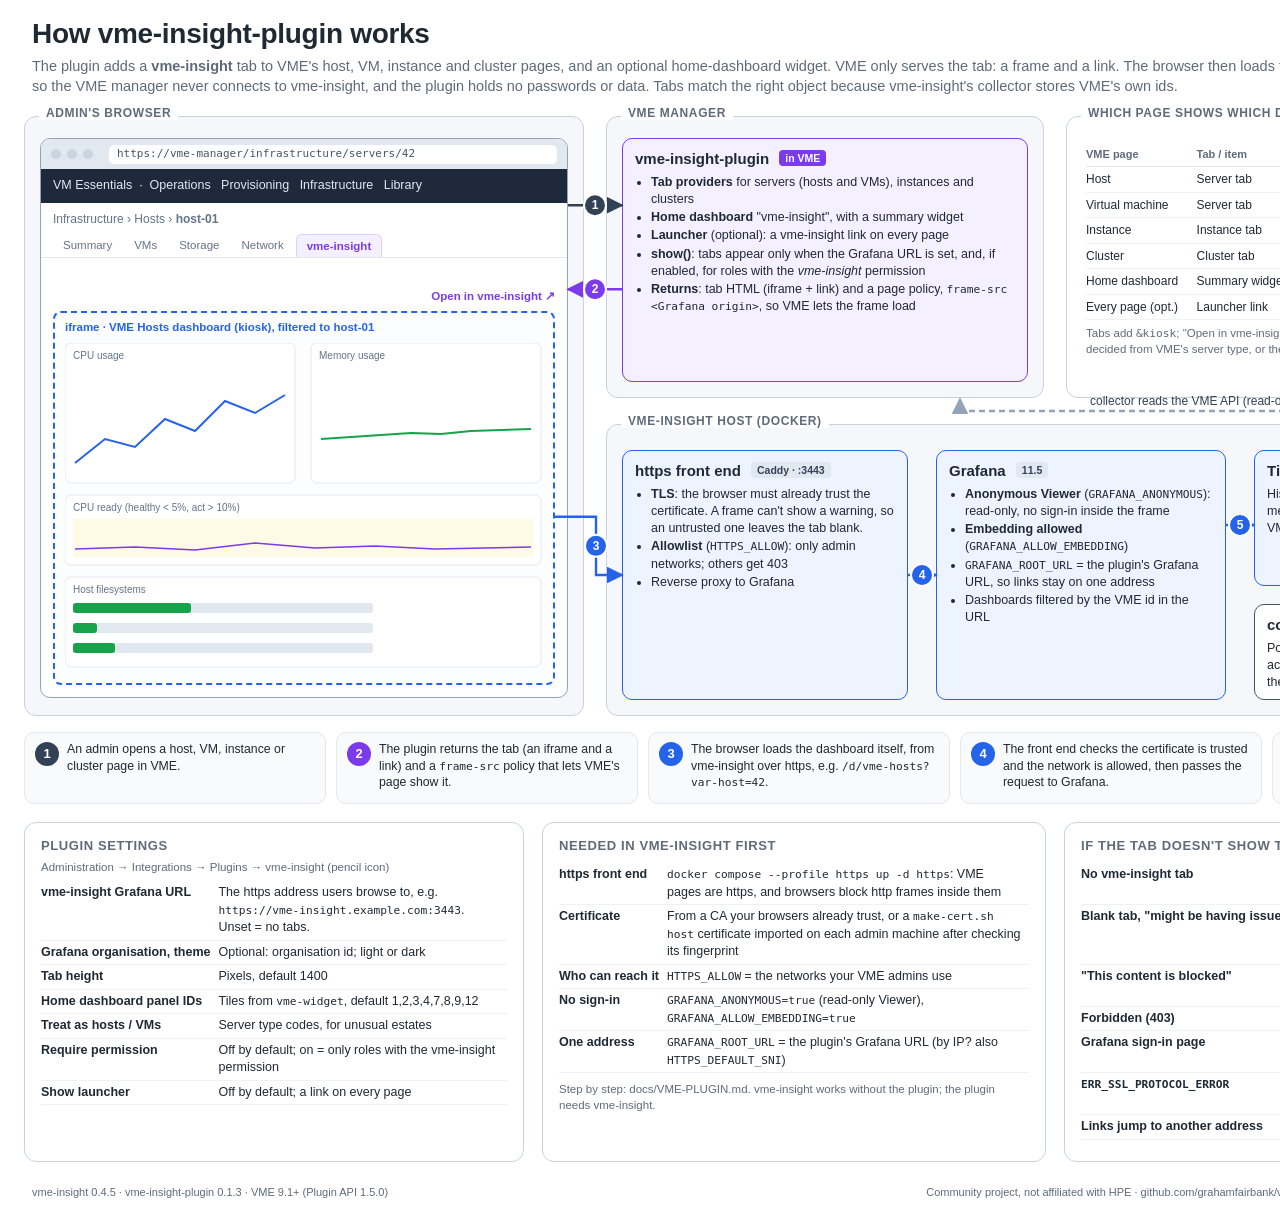
==== docs/architecture/plugin.html @ 675e3ec7 "Docs: infographic of how vme-insight-plugin works docs/architecture/vme-insight-plugin.png (+ PDF, H" ====
<!doctype html>
<html lang="en">
<head>
<meta charset="utf-8">
<title>How vme-insight-plugin works</title>
<style>
  :root {
    --ink: #1f2933; --muted: #5f6b7a; --line: #c9d2dc; --zone: #f5f7fa;
    --vme: #475569; --plug: #7c3aed; --plug-bg: #f5f0ff; --core: #2563eb; --core-bg: #eef4ff;
    --opt: #7c8794; --ok: #15803d; --warn: #b45309; --flow: #334155;
  }
  * { box-sizing: border-box; }
  html, body { margin: 0; padding: 0; }
  body { width: 1600px; height: 1210px; position: relative; overflow: hidden; background: #fff;
         font-family: "Inter", "Helvetica Neue", Helvetica, Arial, "Liberation Sans", sans-serif; color: var(--ink); }
  h1 { position: absolute; left: 32px; top: 18px; margin: 0; font-size: 28px; letter-spacing: -0.3px; }
  .sub { position: absolute; left: 32px; top: 56px; width: 1530px; font-size: 14.5px; color: var(--muted); line-height: 1.4; }
  .zone { position: absolute; border: 1px solid var(--line); background: var(--zone); border-radius: 12px; }
  .zt { position: absolute; left: 14px; top: -11px; background: #fff; padding: 0 7px; font-size: 12px; font-weight: 700;
        letter-spacing: 0.6px; text-transform: uppercase; color: var(--muted); }
  .box { position: absolute; border-radius: 10px; padding: 10px 12px; font-size: 12.5px; line-height: 1.38; background: #fff;
         border: 1.6px solid var(--vme); }
  .box b.t { display: block; font-size: 15px; margin-bottom: 4px; }
  .plug { border-color: var(--plug); background: var(--plug-bg); }
  .core { border-color: var(--core); background: var(--core-bg); }
  .tag { display: inline-block; font-size: 10.5px; font-weight: 700; padding: 1px 6px; border-radius: 4px; margin-left: 6px;
         vertical-align: 2px; background: #e2e8f0; color: #334155; }
  .tag.p { background: var(--plug); color: #fff; }
  .mono { font-family: "DejaVu Sans Mono", Menlo, Consolas, monospace; font-size: 11.2px; }
  ul { margin: 3px 0 0 0; padding-left: 16px; } li { margin: 1px 0; }
  /* browser mock-up */
  .browser { position: absolute; border: 1.6px solid #94a3b8; border-radius: 10px; background: #fff; overflow: hidden; }
  .bar { height: 30px; background: #e2e8f0; display: flex; align-items: center; padding: 0 10px; gap: 6px; }
  .dot { width: 10px; height: 10px; border-radius: 50%; background: #cbd5e1; }
  .url { margin-left: 10px; flex: 1; height: 19px; border-radius: 5px; background: #fff; font-size: 11px; color: #475569;
         padding: 2px 8px; font-family: "DejaVu Sans Mono", monospace; }
  .vmehead { height: 34px; background: #1e293b; color: #e2e8f0; font-size: 12.5px; padding: 9px 12px; }
  .crumb { padding: 9px 12px 0 12px; font-size: 12px; color: #64748b; }
  .tabs { display: flex; gap: 2px; padding: 8px 12px 0 12px; border-bottom: 1px solid #e2e8f0; }
  .tabs span { font-size: 11.5px; padding: 5px 10px; color: #64748b; border-radius: 6px 6px 0 0; }
  .tabs span.on { background: var(--plug-bg); color: var(--plug); font-weight: 700; border: 1px solid #ddd0fb; border-bottom: none; }
  .frame { position: absolute; left: 12px; right: 12px; border: 2px dashed var(--core); border-radius: 8px; background: #fbfdff; }
  .frame .fl { position: absolute; left: 10px; top: 8px; font-size: 11.5px; color: var(--core); font-weight: 700; }
  .open { position: absolute; right: 12px; font-size: 11.5px; color: var(--plug); font-weight: 700; }
  svg.chart { position: absolute; left: 10px; right: 10px; }
  table.map { border-collapse: collapse; width: 100%; font-size: 12px; }
  table.map th { text-align: left; font-size: 11px; color: var(--muted); font-weight: 700; padding: 3px 6px 4px 0; border-bottom: 1px solid #dfe5ec; }
  table.map td { padding: 4px 6px 4px 0; border-bottom: 1px solid #eef2f6; vertical-align: top; }
  .card { position: absolute; top: 822px; height: 340px; border: 1px solid var(--line); border-radius: 12px; padding: 14px 16px;
          font-size: 12.5px; line-height: 1.4; background: #fff; }
  .card h3 { margin: 0 0 8px 0; font-size: 13px; letter-spacing: 0.6px; text-transform: uppercase; color: var(--muted); }
  .card table { border-collapse: collapse; width: 100%; }
  .card td { padding: 3px 8px 3px 0; vertical-align: top; border-bottom: 1px solid #eef2f6; }
  .card td:first-child { white-space: nowrap; font-weight: 600; }
  .steps { position: absolute; left: 24px; top: 732px; width: 1550px; height: 72px; display: flex; gap: 10px; }
  .step { flex: 1; border-radius: 10px; padding: 8px 10px 8px 42px; position: relative; font-size: 12.3px; line-height: 1.35;
          background: #f8fafc; border: 1px solid #e2e8f0; }
  .step .n { position: absolute; left: 10px; top: 9px; width: 24px; height: 24px; border-radius: 50%; color: #fff; font-weight: 700;
             font-size: 13px; text-align: center; line-height: 24px; }
  .badge { font-size: 12px; font-weight: 700; fill: #fff; }
  .lbl { font-size: 12px; fill: var(--flow); }
  .lbl.b { font-weight: 700; }
  svg#flows { position: absolute; left: 0; top: 0; width: 1600px; height: 1210px; pointer-events: none; overflow: visible; }
  footer { position: absolute; left: 32px; right: 32px; bottom: 12px; font-size: 11px; color: var(--muted);
           display: flex; justify-content: space-between; }
</style>
</head>
<body>
<h1>How vme-insight-plugin works</h1>
<div class="sub">The plugin adds a <b>vme-insight</b> tab to VME's host, VM, instance and cluster pages, and an optional home-dashboard widget.
VME only serves the tab: a frame and a link. The browser then loads the dashboard <b>directly from vme-insight</b>, so the VME manager never connects to vme-insight,
and the plugin holds no passwords or data. Tabs match the right object because vme-insight's collector stores VME's own ids.</div>

<!-- ============ zones -->
<div class="zone" style="left:24px; top:116px; width:560px; height:600px;"><div class="zt">Admin's browser</div></div>
<div class="zone" id="mgrzone" style="left:606px; top:116px; width:438px; height:282px;"><div class="zt">VME manager</div></div>
<div class="zone" style="left:606px; top:424px; width:968px; height:292px;"><div class="zt">vme-insight host (Docker)</div></div>
<div class="zone" style="left:1066px; top:116px; width:508px; height:282px; background:#fff;"><div class="zt">Which page shows which dashboard</div></div>

<!-- ============ browser mock-up -->
<div class="browser" id="browser" style="left:40px; top:138px; width:528px; height:560px;">
  <div class="bar"><span class="dot"></span><span class="dot"></span><span class="dot"></span><span class="url">https://vme-manager/infrastructure/servers/42</span></div>
  <div class="vmehead">VM Essentials &nbsp;·&nbsp; Operations &nbsp; Provisioning &nbsp; Infrastructure &nbsp; Library</div>
  <div class="crumb">Infrastructure › Hosts › <b>host-01</b></div>
  <div class="tabs"><span>Summary</span><span>VMs</span><span>Storage</span><span>Network</span><span class="on" id="tab">vme-insight</span></div>
  <span class="open" style="top:150px;">Open in vme-insight ↗</span>
  <div class="frame" id="frame" style="top:172px; height:374px;">
    <span class="fl">iframe · VME Hosts dashboard (kiosk), filtered to host-01</span>
    <svg class="chart" viewBox="0 0 480 330" style="top:30px; height:330px; width:480px;" xmlns="http://www.w3.org/2000/svg">
      <g font-family="Helvetica, Arial, sans-serif" font-size="10" fill="#64748b">
        <rect x="0" y="0" width="230" height="140" rx="6" fill="#fff" stroke="#e2e8f0"/><text x="8" y="16">CPU usage</text>
        <polyline fill="none" stroke="#2563eb" stroke-width="2" points="10,120 40,96 70,104 100,76 130,88 160,58 190,70 220,52"/>
        <rect x="246" y="0" width="230" height="140" rx="6" fill="#fff" stroke="#e2e8f0"/><text x="254" y="16">Memory usage</text>
        <polyline fill="none" stroke="#16a34a" stroke-width="2" points="256,96 286,94 316,92 346,90 376,91 406,88 436,87 466,86"/>
        <rect x="0" y="152" width="476" height="70" rx="6" fill="#fff" stroke="#e2e8f0"/><text x="8" y="168">CPU ready (healthy &lt; 5%, act &gt; 10%)</text>
        <rect x="8" y="176" width="460" height="38" fill="#fef3c7" opacity="0.45"/>
        <polyline fill="none" stroke="#7c3aed" stroke-width="1.6" points="10,206 70,204 130,207 190,200 250,205 310,203 370,206 466,204"/>
        <rect x="0" y="234" width="476" height="90" rx="6" fill="#fff" stroke="#e2e8f0"/><text x="8" y="250">Host filesystems</text>
        <rect x="8" y="260" width="300" height="10" rx="3" fill="#e2e8f0"/><rect x="8" y="260" width="118" height="10" rx="3" fill="#16a34a"/>
        <rect x="8" y="280" width="300" height="10" rx="3" fill="#e2e8f0"/><rect x="8" y="280" width="24" height="10" rx="3" fill="#16a34a"/>
        <rect x="8" y="300" width="300" height="10" rx="3" fill="#e2e8f0"/><rect x="8" y="300" width="42" height="10" rx="3" fill="#16a34a"/>
      </g>
    </svg>
  </div>
</div>

<!-- ============ VME manager -->
<div class="box plug" id="plugin" style="left:622px; top:138px; width:406px; height:244px;">
  <b class="t">vme-insight-plugin <span class="tag p">in VME</span></b>
  <ul>
    <li><b>Tab providers</b> for servers (hosts and VMs), instances and clusters</li>
    <li><b>Home dashboard</b> "vme-insight", with a summary widget</li>
    <li><b>Launcher</b> (optional): a vme-insight link on every page</li>
    <li><b>show()</b>: tabs appear only when the Grafana URL is set, and, if enabled, for roles with the <i>vme-insight</i> permission</li>
    <li><b>Returns</b>: tab HTML (iframe + link) and a page policy, <span class="mono">frame-src &lt;Grafana origin&gt;</span>, so VME lets the frame load</li>
  </ul>
</div>

<!-- ============ page -> dashboard map -->
<div class="box" style="left:1082px; top:138px; width:476px; height:244px; border:none; padding:6px 4px;">
  <table class="map">
    <tr><th>VME page</th><th>Tab / item</th><th>Opens (VME id passed)</th></tr>
    <tr><td>Host</td><td>Server tab</td><td class="mono">/d/vme-hosts?var-host=&lt;id&gt;</td></tr>
    <tr><td>Virtual machine</td><td>Server tab</td><td class="mono">/d/vme-vms?var-vm=&lt;id&gt;</td></tr>
    <tr><td>Instance</td><td>Instance tab</td><td class="mono">/d/vme-vms?var-vm=&lt;each VM&gt;</td></tr>
    <tr><td>Cluster</td><td>Cluster tab</td><td class="mono">/d/vme-overview?var-cluster=&lt;id&gt;</td></tr>
    <tr><td>Home dashboard</td><td>Summary widget</td><td class="mono">/d-solo/vme-widget?panelId=…</td></tr>
    <tr><td>Every page (opt.)</td><td>Launcher link</td><td>Grafana in a new tab, no frame</td></tr>
  </table>
  <div style="font-size:11.5px; color:var(--muted); margin-top:6px;">Tabs add <span class="mono">&amp;kiosk</span>; "Open in vme-insight ↗" opens the same view full size. Host or VM is decided from VME's server type, or the plugin's <i>Treat as hosts / VMs</i> settings.</div>
</div>

<!-- ============ vme-insight host -->
<div class="box core" id="front" style="left:622px; top:450px; width:286px; height:250px;">
  <b class="t">https front end <span class="tag">Caddy · :3443</span></b>
  <ul>
    <li><b>TLS</b>: the browser must already trust the certificate. A frame can't show a warning, so an untrusted one leaves the tab blank.</li>
    <li><b>Allowlist</b> (<span class="mono">HTTPS_ALLOW</span>): only admin networks; others get 403</li>
    <li>Reverse proxy to Grafana</li>
  </ul>
</div>
<div class="box core" id="grafana" style="left:936px; top:450px; width:290px; height:250px;">
  <b class="t">Grafana <span class="tag">11.5</span></b>
  <ul>
    <li><b>Anonymous Viewer</b> (<span class="mono">GRAFANA_ANONYMOUS</span>): read-only, no sign-in inside the frame</li>
    <li><b>Embedding allowed</b> (<span class="mono">GRAFANA_ALLOW_EMBEDDING</span>)</li>
    <li><span class="mono">GRAFANA_ROOT_URL</span> = the plugin's Grafana URL, so links stay on one address</li>
    <li>Dashboards filtered by the VME id in the URL</li>
  </ul>
</div>
<div class="box core" id="data" style="left:1254px; top:450px; width:304px; height:136px;">
  <b class="t">TimescaleDB · Prometheus</b>
  History, inventory and lifecycle (SQL); exporter metrics (PromQL). Stored with VME's own host, VM and cluster ids.
</div>
<div class="box" id="collector" style="left:1254px; top:604px; width:304px; height:96px;">
  <b class="t">collector</b>
  Polls the VME API every minute with a read-only account. Separate from the plugin; doesn't involve the browser.
</div>

<svg id="flows" xmlns="http://www.w3.org/2000/svg">
  <defs>
    <marker id="ah" viewBox="0 0 10 10" refX="9" refY="5" markerWidth="7" markerHeight="7" orient="auto-start-reverse"><path d="M0,0 L10,5 L0,10 z" fill="#334155"/></marker>
    <marker id="ahp" viewBox="0 0 10 10" refX="9" refY="5" markerWidth="7" markerHeight="7" orient="auto-start-reverse"><path d="M0,0 L10,5 L0,10 z" fill="#7c3aed"/></marker>
    <marker id="ahc" viewBox="0 0 10 10" refX="9" refY="5" markerWidth="7" markerHeight="7" orient="auto-start-reverse"><path d="M0,0 L10,5 L0,10 z" fill="#2563eb"/></marker>
    <marker id="ahg" viewBox="0 0 10 10" refX="9" refY="5" markerWidth="7" markerHeight="7" orient="auto-start-reverse"><path d="M0,0 L10,5 L0,10 z" fill="#94a3b8"/></marker>
  </defs>
</svg>

<div class="steps">
  <div class="step"><span class="n" style="background:#334155">1</span>An admin opens a host, VM, instance or cluster page in VME.</div>
  <div class="step"><span class="n" style="background:#7c3aed">2</span>The plugin returns the tab (an iframe and a link) and a <span class="mono">frame-src</span> policy that lets VME's page show it.</div>
  <div class="step"><span class="n" style="background:#2563eb">3</span>The browser loads the dashboard itself, from vme-insight over https, e.g. <span class="mono">/d/vme-hosts?var-host=42</span>.</div>
  <div class="step"><span class="n" style="background:#2563eb">4</span>The front end checks the certificate is trusted and the network is allowed, then passes the request to Grafana.</div>
  <div class="step"><span class="n" style="background:#2563eb">5</span>Grafana, as a read-only anonymous Viewer, queries the stored data for that VME id and draws the dashboard.</div>
</div>

<!-- ============ bottom cards -->
<div class="card" style="left:24px; width:500px;">
  <h3>Plugin settings</h3>
  <div style="font-size:11.5px; color:var(--muted); margin:-4px 0 6px 0;">Administration → Integrations → Plugins → vme-insight (pencil icon)</div>
  <table>
    <tr><td>vme-insight Grafana URL</td><td>The https address users browse to, e.g. <span class="mono">https://vme-insight.example.com:3443</span>. Unset = no tabs.</td></tr>
    <tr><td>Grafana organisation, theme</td><td>Optional: organisation id; light or dark</td></tr>
    <tr><td>Tab height</td><td>Pixels, default 1400</td></tr>
    <tr><td>Home dashboard panel IDs</td><td>Tiles from <span class="mono">vme-widget</span>, default 1,2,3,4,7,8,9,12</td></tr>
    <tr><td>Treat as hosts / VMs</td><td>Server type codes, for unusual estates</td></tr>
    <tr><td>Require permission</td><td>Off by default; on = only roles with the vme-insight permission</td></tr>
    <tr><td>Show launcher</td><td>Off by default; a link on every page</td></tr>
  </table>
</div>

<div class="card" style="left:542px; width:504px;">
  <h3>Needed in vme-insight first</h3>
  <table>
    <tr><td>https front end</td><td><span class="mono">docker compose --profile https up -d https</span>: VME pages are https, and browsers block http frames inside them</td></tr>
    <tr><td>Certificate</td><td>From a CA your browsers already trust, or a <span class="mono">make-cert.sh host</span> certificate imported on each admin machine after checking its fingerprint</td></tr>
    <tr><td>Who can reach it</td><td><span class="mono">HTTPS_ALLOW</span> = the networks your VME admins use</td></tr>
    <tr><td>No sign-in</td><td><span class="mono">GRAFANA_ANONYMOUS=true</span> (read-only Viewer), <span class="mono">GRAFANA_ALLOW_EMBEDDING=true</span></td></tr>
    <tr><td>One address</td><td><span class="mono">GRAFANA_ROOT_URL</span> = the plugin's Grafana URL (by IP? also <span class="mono">HTTPS_DEFAULT_SNI</span>)</td></tr>
  </table>
  <div style="font-size:11.5px; color:var(--muted); margin-top:8px;">Step by step: docs/VME-PLUGIN.md. vme-insight works without the plugin; the plugin needs vme-insight.</div>
</div>

<div class="card" style="left:1064px; width:510px;">
  <h3>If the tab doesn't show the dashboard</h3>
  <table>
    <tr><td>No vme-insight tab</td><td>Grafana URL not set, or <i>Require permission</i> on and the role lacks it</td></tr>
    <tr><td>Blank tab, "might be having issues"</td><td>This browser doesn't trust the certificate (on Windows: imported by double-click, as an intermediate)</td></tr>
    <tr><td>"This content is blocked"</td><td>Page policy: check the URL setting is saved, reload; plugin 0.1.1 or later</td></tr>
    <tr><td>Forbidden (403)</td><td>This network isn't in <span class="mono">HTTPS_ALLOW</span></td></tr>
    <tr><td>Grafana sign-in page</td><td>Anonymous viewing off, or Grafana not restarted</td></tr>
    <tr><td><span class="mono">ERR_SSL_PROTOCOL_ERROR</span></td><td>Browsing by IP: set <span class="mono">HTTPS_DEFAULT_SNI</span>, or use the name</td></tr>
    <tr><td>Links jump to another address</td><td>Plugin URL and <span class="mono">GRAFANA_ROOT_URL</span> differ</td></tr>
  </table>
</div>

<footer>
  <span>vme-insight 0.4.5 · vme-insight-plugin 0.1.3 · VME 9.1+ (Plugin API 1.5.0)</span>
  <span>Community project, not affiliated with HPE · github.com/grahamfairbank/vme-insight · github.com/grahamfairbank/vme-insight-plugin</span>
</footer>

<script>
function anchor(spec) {
  if (Array.isArray(spec)) return spec;
  const [id, side, frac] = spec.split(':');
  const r = document.getElementById(id).getBoundingClientRect(), f = frac === undefined ? 0.5 : parseFloat(frac);
  return { l: [r.left, r.top + r.height * f], r: [r.right, r.top + r.height * f],
           t: [r.left + r.width * f, r.top], b: [r.left + r.width * f, r.bottom] }[side];
}
const svg = document.getElementById('flows'), NS = 'http://www.w3.org/2000/svg';
const COL = { vme: ['#334155', 'url(#ah)'], plug: ['#7c3aed', 'url(#ahp)'], core: ['#2563eb', 'url(#ahc)'], grey: ['#94a3b8', 'url(#ahg)'] };
function flow(points, n, col, badgeAt, label, dashed) {
  const pts = points.map(p => typeof p === 'function' ? p() : anchor(p));
  const [stroke, marker] = COL[col];
  const path = document.createElementNS(NS, 'path');
  path.setAttribute('d', pts.map((p, i) => (i ? 'L' : 'M') + p[0].toFixed(1) + ',' + p[1].toFixed(1)).join(' '));
  path.setAttribute('fill', 'none'); path.setAttribute('stroke', stroke); path.setAttribute('stroke-width', '2.4');
  if (dashed) path.setAttribute('stroke-dasharray', '6 4');
  path.setAttribute('marker-end', marker); svg.appendChild(path);
  if (!n) return;
  const i = Math.min(badgeAt || 0, pts.length - 2), a = pts[i], b = pts[i + 1];
  const x = (a[0] + b[0]) / 2, y = (a[1] + b[1]) / 2;
  const c = document.createElementNS(NS, 'circle');
  c.setAttribute('cx', x); c.setAttribute('cy', y); c.setAttribute('r', 11); c.setAttribute('fill', stroke);
  c.setAttribute('stroke', '#fff'); c.setAttribute('stroke-width', '2'); svg.appendChild(c);
  const t = document.createElementNS(NS, 'text');
  t.setAttribute('x', x); t.setAttribute('y', y + 4); t.setAttribute('text-anchor', 'middle'); t.setAttribute('class', 'badge');
  t.textContent = n; svg.appendChild(t);
  if (label) for (const [k, line] of label[0].split('\n').entries()) {
    const l = document.createElementNS(NS, 'text');
    l.setAttribute('x', x + label[1]); l.setAttribute('y', y + label[2] + k * 14);
    l.setAttribute('class', 'lbl' + (k === 0 ? ' b' : '')); l.setAttribute('text-anchor', label[3] || 'start');
    l.textContent = line; svg.appendChild(l);
  }
}
// 1 browser opens a VME page -> manager
flow(['browser:r:0.12', () => [anchor('plugin:l:0.18')[0], anchor('browser:r:0.12')[1]]], 1, 'vme', 0);
// 2 manager returns the tab HTML + page policy
flow([() => [anchor('plugin:l:0.62')[0], anchor('plugin:l:0.62')[1]], () => [anchor('browser:r:0.33')[0], anchor('plugin:l:0.62')[1]]], 2, 'plug', 0);
// 3 browser loads the dashboard directly from vme-insight
flow(['frame:r:0.55', () => [596, anchor('frame:r:0.55')[1]], () => [596, anchor('front:l:0.5')[1]], 'front:l:0.5'], 3, 'core', 1);
// 4 front end -> Grafana
flow(['front:r:0.5', 'grafana:l:0.5'], 4, 'core', 0);
// 5 Grafana -> data
flow(['grafana:r:0.3', () => [anchor('data:l:0.6')[0], anchor('grafana:r:0.3')[1]]], 5, 'core', 0);
// collector reads the VME API: around the outside, into the VME manager (not the plugin)
flow(['collector:r:0.5', () => [1566, anchor('collector:r:0.5')[1]], () => [1566, 411], () => [960, 411], () => [960, anchor('mgrzone:b:0.5')[1] + 1]], null, 'grey', 0, null, true);
(function () {
  const t = document.createElementNS(NS, 'text'); t.setAttribute('x', 1090); t.setAttribute('y', 405);
  t.setAttribute('class', 'lbl'); t.textContent = 'collector reads the VME API (read-only account), separately from the plugin'; svg.appendChild(t);
})();
// step legend under the browser
document.body.setAttribute('data-ready', '1');
</script>
</body>
</html>
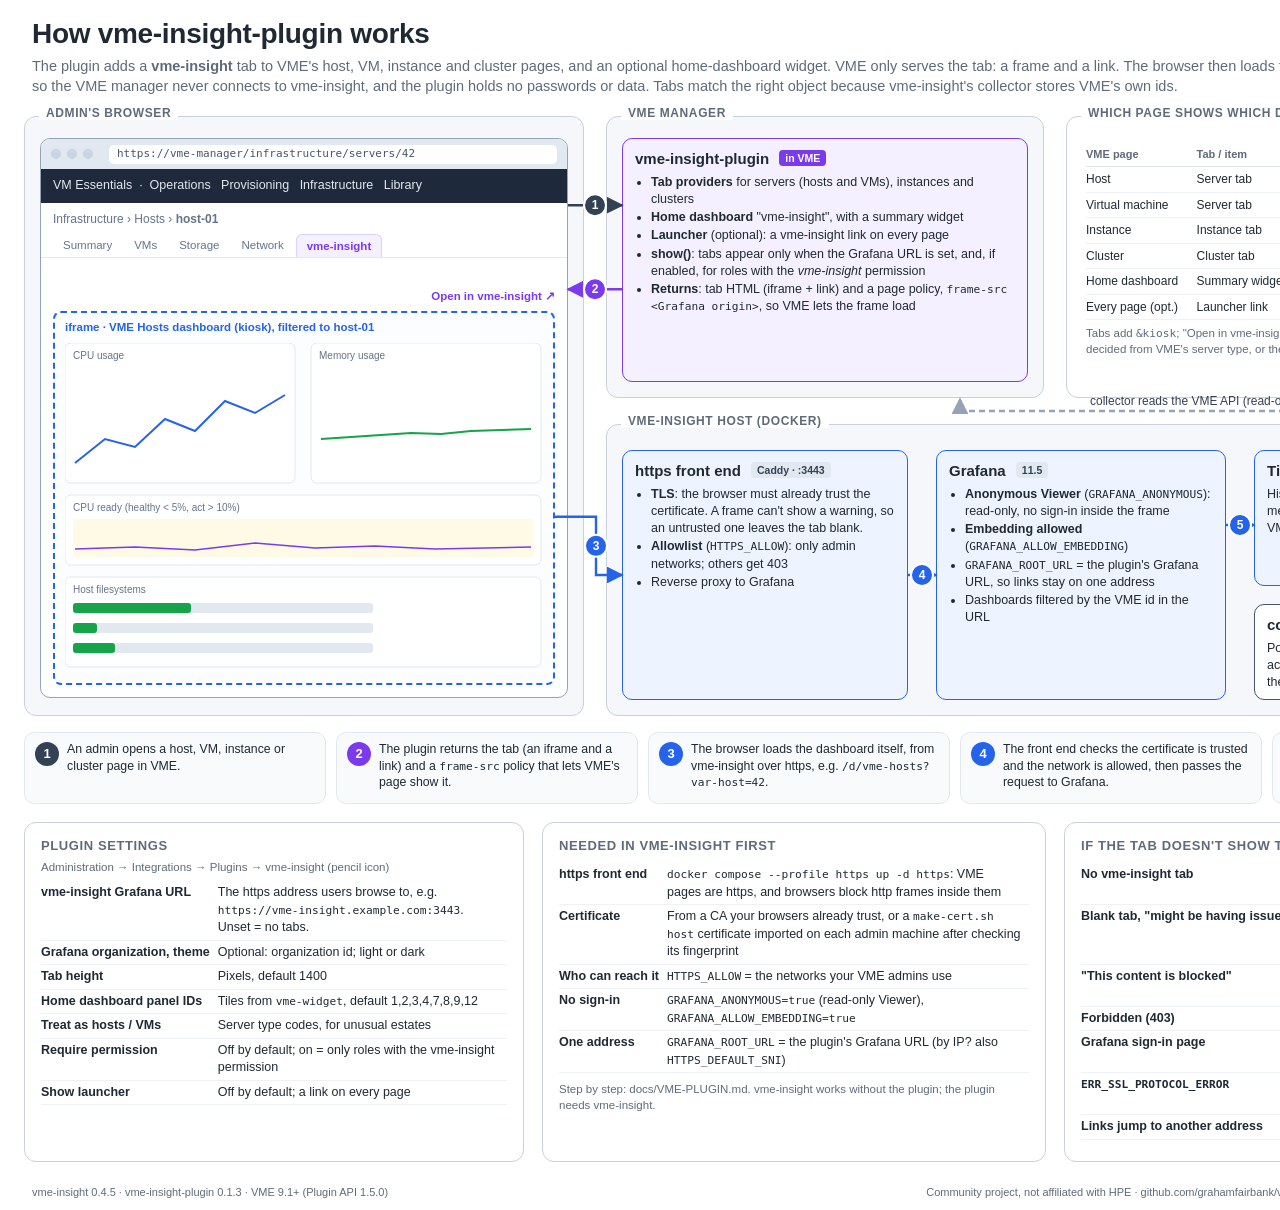
==== commit ee49d411: "US English throughout docs, dashboards and diagrams; regenerate assets Spelling only (color, organiz" ====
--- a/docs/architecture/plugin.html
+++ b/docs/architecture/plugin.html
@@ -180,7 +180,7 @@
   <div style="font-size:11.5px; color:var(--muted); margin:-4px 0 6px 0;">Administration → Integrations → Plugins → vme-insight (pencil icon)</div>
   <table>
     <tr><td>vme-insight Grafana URL</td><td>The https address users browse to, e.g. <span class="mono">https://vme-insight.example.com:3443</span>. Unset = no tabs.</td></tr>
-    <tr><td>Grafana organisation, theme</td><td>Optional: organisation id; light or dark</td></tr>
+    <tr><td>Grafana organization, theme</td><td>Optional: organization id; light or dark</td></tr>
     <tr><td>Tab height</td><td>Pixels, default 1400</td></tr>
     <tr><td>Home dashboard panel IDs</td><td>Tiles from <span class="mono">vme-widget</span>, default 1,2,3,4,7,8,9,12</td></tr>
     <tr><td>Treat as hosts / VMs</td><td>Server type codes, for unusual estates</td></tr>
@@ -228,7 +228,7 @@
            t: [r.left + r.width * f, r.top], b: [r.left + r.width * f, r.bottom] }[side];
 }
 const svg = document.getElementById('flows'), NS = 'http://www.w3.org/2000/svg';
-const COL = { vme: ['#334155', 'url(#ah)'], plug: ['#7c3aed', 'url(#ahp)'], core: ['#2563eb', 'url(#ahc)'], grey: ['#94a3b8', 'url(#ahg)'] };
+const COL = { vme: ['#334155', 'url(#ah)'], plug: ['#7c3aed', 'url(#ahp)'], core: ['#2563eb', 'url(#ahc)'], gray: ['#94a3b8', 'url(#ahg)'] };
 function flow(points, n, col, badgeAt, label, dashed) {
   const pts = points.map(p => typeof p === 'function' ? p() : anchor(p));
   const [stroke, marker] = COL[col];
@@ -264,7 +264,7 @@
 // 5 Grafana -> data
 flow(['grafana:r:0.3', () => [anchor('data:l:0.6')[0], anchor('grafana:r:0.3')[1]]], 5, 'core', 0);
 // collector reads the VME API: around the outside, into the VME manager (not the plugin)
-flow(['collector:r:0.5', () => [1566, anchor('collector:r:0.5')[1]], () => [1566, 411], () => [960, 411], () => [960, anchor('mgrzone:b:0.5')[1] + 1]], null, 'grey', 0, null, true);
+flow(['collector:r:0.5', () => [1566, anchor('collector:r:0.5')[1]], () => [1566, 411], () => [960, 411], () => [960, anchor('mgrzone:b:0.5')[1] + 1]], null, 'gray', 0, null, true);
 (function () {
   const t = document.createElementNS(NS, 'text'); t.setAttribute('x', 1090); t.setAttribute('y', 405);
   t.setAttribute('class', 'lbl'); t.textContent = 'collector reads the VME API (read-only account), separately from the plugin'; svg.appendChild(t);
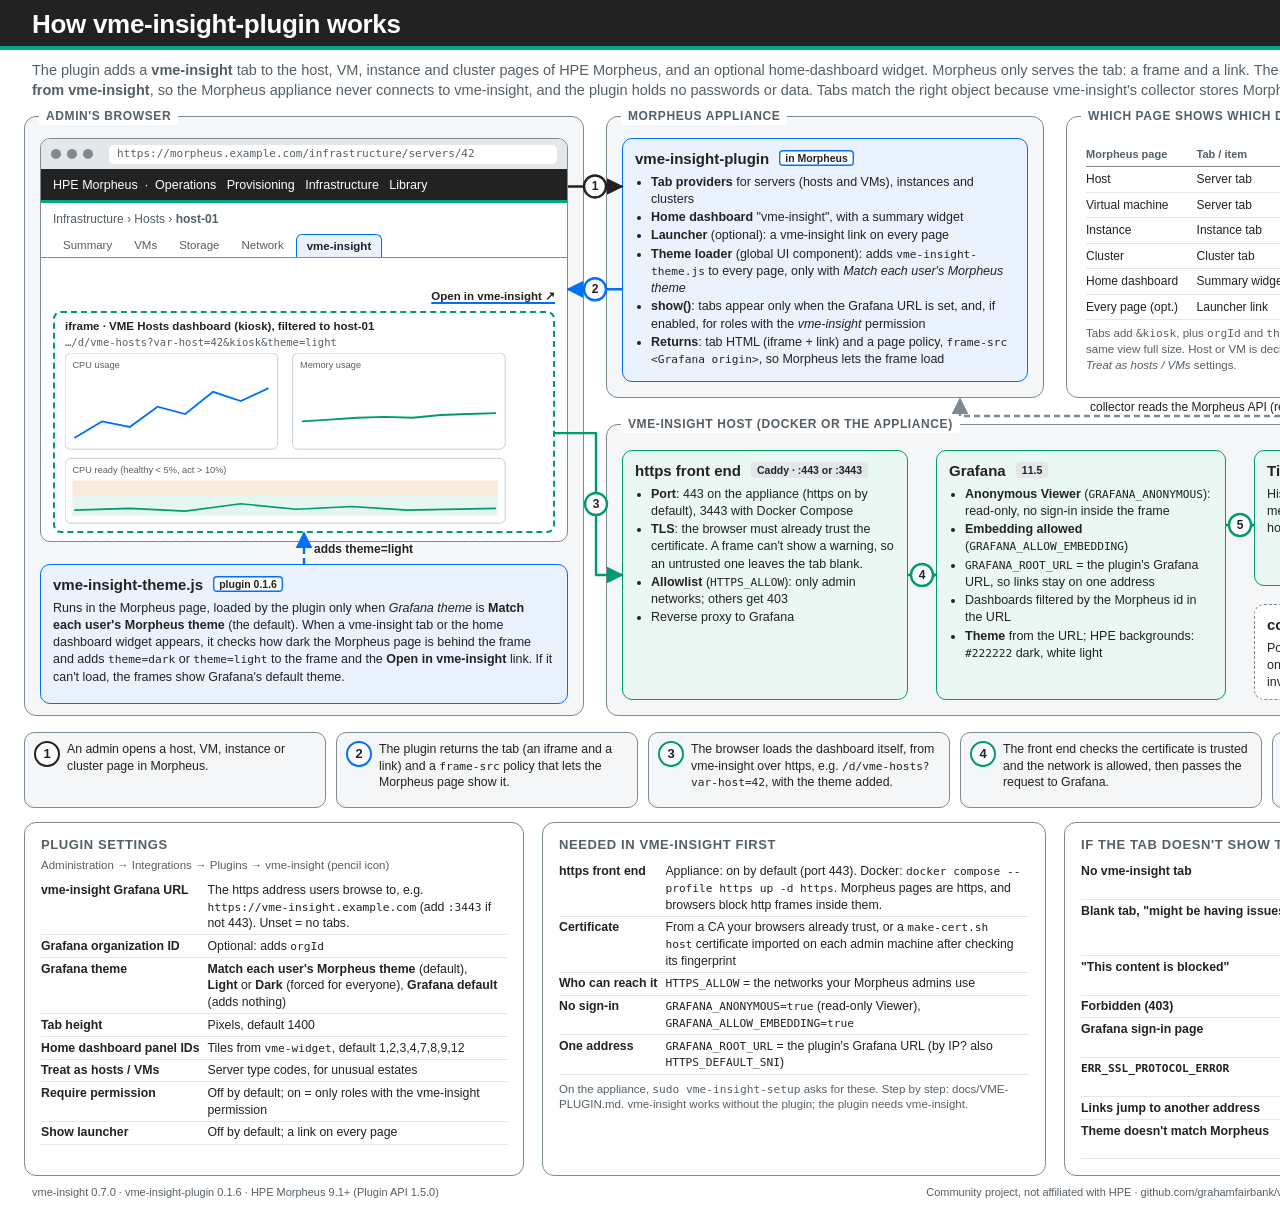
==== commit 6095f72e: "0.7.0 (unreleased): HPE colors and backgrounds, real shared-storage use, HVM clouds only, more appli" ====
--- a/docs/architecture/plugin.html
+++ b/docs/architecture/plugin.html
@@ -4,61 +4,69 @@
 <meta charset="utf-8">
 <title>How vme-insight-plugin works</title>
 <style>
+  /* HPE Design System colors, as in the dashboards (vme-insight 0.7.0). Text is ink or muted (4.5:1 or more);
+     the palette colors are used for borders, lines and fills (3:1 or more against their background). */
   :root {
-    --ink: #1f2933; --muted: #5f6b7a; --line: #c9d2dc; --zone: #f5f7fa;
-    --vme: #475569; --plug: #7c3aed; --plug-bg: #f5f0ff; --core: #2563eb; --core-bg: #eef4ff;
-    --opt: #7c8794; --ok: #15803d; --warn: #b45309; --flow: #334155;
+    --ink: #222222; --muted: #555f66; --line: #7d8a92; --zone: #f4f6f7; --hair: #e3e7e9;
+    --brand: #01a982; --core: #009a71; --core-bg: #eaf7f3; --info: #0070f8; --info-bg: #eaf2fe;
+    --warn: #d36d00; --crit: #ec3331; --off: #7d8a92; --mor: #222222; --dark: #222222;
   }
   * { box-sizing: border-box; }
   html, body { margin: 0; padding: 0; }
-  body { width: 1600px; height: 1210px; position: relative; overflow: hidden; background: #fff;
-         font-family: "Inter", "Helvetica Neue", Helvetica, Arial, "Liberation Sans", sans-serif; color: var(--ink); }
-  h1 { position: absolute; left: 32px; top: 18px; margin: 0; font-size: 28px; letter-spacing: -0.3px; }
-  .sub { position: absolute; left: 32px; top: 56px; width: 1530px; font-size: 14.5px; color: var(--muted); line-height: 1.4; }
+  body { width: 1600px; height: 1210px; position: relative; overflow: hidden; background: #ffffff;
+         font-family: "Inter", "Helvetica Neue", Helvetica, Arial, "Liberation Sans", sans-serif; color: var(--ink);
+         -webkit-print-color-adjust: exact; print-color-adjust: exact; }
+  .hbar { position: absolute; left: 0; top: 0; width: 1600px; height: 50px; background: var(--dark); border-bottom: 4px solid var(--brand); }
+  h1 { position: absolute; left: 32px; top: 9px; margin: 0; font-size: 26px; letter-spacing: -0.3px; color: #ffffff; }
+  .sub { position: absolute; left: 32px; top: 60px; width: 1536px; font-size: 14.5px; color: var(--muted); line-height: 1.4; }
   .zone { position: absolute; border: 1px solid var(--line); background: var(--zone); border-radius: 12px; }
-  .zt { position: absolute; left: 14px; top: -11px; background: #fff; padding: 0 7px; font-size: 12px; font-weight: 700;
-        letter-spacing: 0.6px; text-transform: uppercase; color: var(--muted); }
-  .box { position: absolute; border-radius: 10px; padding: 10px 12px; font-size: 12.5px; line-height: 1.38; background: #fff;
-         border: 1.6px solid var(--vme); }
+  .zt { position: absolute; left: 14px; top: -10px; background: #ffffff; padding: 0 7px; font-size: 12px; line-height: 18px; font-weight: 700;
+        letter-spacing: 0.6px; text-transform: uppercase; color: var(--muted); border-radius: 3px; }
+  .box { position: absolute; border-radius: 10px; padding: 10px 12px; font-size: 12.5px; line-height: 1.38; background: #ffffff;
+         border: 1.6px solid var(--mor); }
   .box b.t { display: block; font-size: 15px; margin-bottom: 4px; }
-  .plug { border-color: var(--plug); background: var(--plug-bg); }
+  .plug { border-color: var(--info); background: var(--info-bg); }
   .core { border-color: var(--core); background: var(--core-bg); }
+  .gray { border: 1.6px dashed var(--off); background: #ffffff; }
   .tag { display: inline-block; font-size: 10.5px; font-weight: 700; padding: 1px 6px; border-radius: 4px; margin-left: 6px;
-         vertical-align: 2px; background: #e2e8f0; color: #334155; }
-  .tag.p { background: var(--plug); color: #fff; }
+         vertical-align: 2px; background: #e3e7e9; color: var(--ink); }
+  .tag.p { background: #ffffff; color: var(--ink); box-shadow: inset 0 0 0 1.4px var(--info); }
+  .tag.c { background: var(--brand); color: var(--ink); }
   .mono { font-family: "DejaVu Sans Mono", Menlo, Consolas, monospace; font-size: 11.2px; }
   ul { margin: 3px 0 0 0; padding-left: 16px; } li { margin: 1px 0; }
   /* browser mock-up */
-  .browser { position: absolute; border: 1.6px solid #94a3b8; border-radius: 10px; background: #fff; overflow: hidden; }
-  .bar { height: 30px; background: #e2e8f0; display: flex; align-items: center; padding: 0 10px; gap: 6px; }
-  .dot { width: 10px; height: 10px; border-radius: 50%; background: #cbd5e1; }
-  .url { margin-left: 10px; flex: 1; height: 19px; border-radius: 5px; background: #fff; font-size: 11px; color: #475569;
+  .browser { position: absolute; border: 1.6px solid var(--line); border-radius: 10px; background: #ffffff; overflow: hidden; }
+  .bar { height: 30px; background: #e3e7e9; display: flex; align-items: center; padding: 0 10px; gap: 6px; }
+  .dot { width: 10px; height: 10px; border-radius: 50%; background: #7d8a92; }
+  .url { margin-left: 10px; flex: 1; height: 19px; border-radius: 5px; background: #ffffff; font-size: 11px; color: var(--muted);
          padding: 2px 8px; font-family: "DejaVu Sans Mono", monospace; }
-  .vmehead { height: 34px; background: #1e293b; color: #e2e8f0; font-size: 12.5px; padding: 9px 12px; }
-  .crumb { padding: 9px 12px 0 12px; font-size: 12px; color: #64748b; }
-  .tabs { display: flex; gap: 2px; padding: 8px 12px 0 12px; border-bottom: 1px solid #e2e8f0; }
-  .tabs span { font-size: 11.5px; padding: 5px 10px; color: #64748b; border-radius: 6px 6px 0 0; }
-  .tabs span.on { background: var(--plug-bg); color: var(--plug); font-weight: 700; border: 1px solid #ddd0fb; border-bottom: none; }
-  .frame { position: absolute; left: 12px; right: 12px; border: 2px dashed var(--core); border-radius: 8px; background: #fbfdff; }
-  .frame .fl { position: absolute; left: 10px; top: 8px; font-size: 11.5px; color: var(--core); font-weight: 700; }
-  .open { position: absolute; right: 12px; font-size: 11.5px; color: var(--plug); font-weight: 700; }
+  .vmehead { height: 34px; background: var(--dark); color: #ffffff; font-size: 12.5px; padding: 9px 12px; border-bottom: 3px solid var(--brand); }
+  .crumb { padding: 9px 12px 0 12px; font-size: 12px; color: var(--muted); }
+  .tabs { display: flex; gap: 2px; padding: 8px 12px 0 12px; border-bottom: 1px solid var(--line); }
+  .tabs span { font-size: 11.5px; padding: 5px 10px; color: var(--muted); border-radius: 6px 6px 0 0; }
+  .tabs span.on { background: var(--info-bg); color: var(--ink); font-weight: 700; border: 1.4px solid var(--info); border-bottom: none; }
+  .frame { position: absolute; left: 12px; right: 12px; border: 2px dashed var(--core); border-radius: 8px; background: #ffffff; }
+  .frame .fl { position: absolute; left: 10px; top: 7px; font-size: 11.5px; color: var(--ink); font-weight: 700; }
+  .frame .fu { position: absolute; left: 10px; top: 23px; font-size: 10.5px; color: var(--muted); font-family: "DejaVu Sans Mono", monospace; }
+  .open { position: absolute; right: 12px; font-size: 11.5px; color: var(--ink); font-weight: 700;
+          text-decoration: underline; text-decoration-color: var(--info); text-decoration-thickness: 2px; text-underline-offset: 2px; }
   svg.chart { position: absolute; left: 10px; right: 10px; }
   table.map { border-collapse: collapse; width: 100%; font-size: 12px; }
-  table.map th { text-align: left; font-size: 11px; color: var(--muted); font-weight: 700; padding: 3px 6px 4px 0; border-bottom: 1px solid #dfe5ec; }
-  table.map td { padding: 4px 6px 4px 0; border-bottom: 1px solid #eef2f6; vertical-align: top; }
-  .card { position: absolute; top: 822px; height: 340px; border: 1px solid var(--line); border-radius: 12px; padding: 14px 16px;
-          font-size: 12.5px; line-height: 1.4; background: #fff; }
-  .card h3 { margin: 0 0 8px 0; font-size: 13px; letter-spacing: 0.6px; text-transform: uppercase; color: var(--muted); }
+  table.map th { text-align: left; font-size: 11px; color: var(--muted); font-weight: 700; padding: 3px 6px 4px 0; border-bottom: 1px solid var(--line); }
+  table.map td { padding: 4px 6px 4px 0; border-bottom: 1px solid var(--hair); vertical-align: top; }
+  .card { position: absolute; top: 822px; height: 354px; border: 1px solid var(--line); border-radius: 12px; padding: 13px 16px;
+          font-size: 12.3px; line-height: 1.36; background: #ffffff; }
+  .card h3 { margin: 0 0 7px 0; font-size: 13px; letter-spacing: 0.6px; text-transform: uppercase; color: var(--muted); }
   .card table { border-collapse: collapse; width: 100%; }
-  .card td { padding: 3px 8px 3px 0; vertical-align: top; border-bottom: 1px solid #eef2f6; }
+  .card td { padding: 2.5px 8px 2.5px 0; vertical-align: top; border-bottom: 1px solid var(--hair); }
   .card td:first-child { white-space: nowrap; font-weight: 600; }
-  .steps { position: absolute; left: 24px; top: 732px; width: 1550px; height: 72px; display: flex; gap: 10px; }
+  .steps { position: absolute; left: 24px; top: 732px; width: 1550px; height: 76px; display: flex; gap: 10px; }
   .step { flex: 1; border-radius: 10px; padding: 8px 10px 8px 42px; position: relative; font-size: 12.3px; line-height: 1.35;
-          background: #f8fafc; border: 1px solid #e2e8f0; }
-  .step .n { position: absolute; left: 10px; top: 9px; width: 24px; height: 24px; border-radius: 50%; color: #fff; font-weight: 700;
-             font-size: 13px; text-align: center; line-height: 24px; }
-  .badge { font-size: 12px; font-weight: 700; fill: #fff; }
-  .lbl { font-size: 12px; fill: var(--flow); }
+          background: #f4f6f7; border: 1px solid var(--line); }
+  .step .n { position: absolute; left: 9px; top: 8px; width: 26px; height: 26px; border-radius: 50%; color: var(--ink); font-weight: 700;
+             font-size: 13px; text-align: center; line-height: 21px; background: #ffffff; border: 2.4px solid var(--mor); }
+  .badge { font-size: 12px; font-weight: 700; fill: #222222; }
+  .lbl { font-size: 12px; fill: #222222; paint-order: stroke; stroke: #ffffff; stroke-width: 3px; stroke-linejoin: round; }
   .lbl.b { font-weight: 700; }
   svg#flows { position: absolute; left: 0; top: 0; width: 1600px; height: 1210px; pointer-events: none; overflow: visible; }
   footer { position: absolute; left: 32px; right: 32px; bottom: 12px; font-size: 11px; color: var(--muted);
@@ -66,60 +74,68 @@
 </style>
 </head>
 <body>
+<div class="hbar"></div>
 <h1>How vme-insight-plugin works</h1>
-<div class="sub">The plugin adds a <b>vme-insight</b> tab to VME's host, VM, instance and cluster pages, and an optional home-dashboard widget.
-VME only serves the tab: a frame and a link. The browser then loads the dashboard <b>directly from vme-insight</b>, so the VME manager never connects to vme-insight,
-and the plugin holds no passwords or data. Tabs match the right object because vme-insight's collector stores VME's own ids.</div>
+<div class="sub">The plugin adds a <b>vme-insight</b> tab to the host, VM, instance and cluster pages of HPE Morpheus, and an optional home-dashboard widget.
+Morpheus only serves the tab: a frame and a link. The browser then loads the dashboard <b>directly from vme-insight</b>, so the Morpheus appliance never connects to vme-insight,
+and the plugin holds no passwords or data. Tabs match the right object because vme-insight's collector stores Morpheus's own ids.</div>
 
 <!-- ============ zones -->
 <div class="zone" style="left:24px; top:116px; width:560px; height:600px;"><div class="zt">Admin's browser</div></div>
-<div class="zone" id="mgrzone" style="left:606px; top:116px; width:438px; height:282px;"><div class="zt">VME manager</div></div>
-<div class="zone" style="left:606px; top:424px; width:968px; height:292px;"><div class="zt">vme-insight host (Docker)</div></div>
-<div class="zone" style="left:1066px; top:116px; width:508px; height:282px; background:#fff;"><div class="zt">Which page shows which dashboard</div></div>
+<div class="zone" id="mgrzone" style="left:606px; top:116px; width:438px; height:282px;"><div class="zt">Morpheus appliance</div></div>
+<div class="zone" style="left:606px; top:424px; width:968px; height:292px;"><div class="zt">vme-insight host (Docker or the appliance)</div></div>
+<div class="zone" style="left:1066px; top:116px; width:508px; height:282px; background:#ffffff;"><div class="zt">Which page shows which dashboard</div></div>
 
 <!-- ============ browser mock-up -->
-<div class="browser" id="browser" style="left:40px; top:138px; width:528px; height:560px;">
-  <div class="bar"><span class="dot"></span><span class="dot"></span><span class="dot"></span><span class="url">https://vme-manager/infrastructure/servers/42</span></div>
-  <div class="vmehead">VM Essentials &nbsp;·&nbsp; Operations &nbsp; Provisioning &nbsp; Infrastructure &nbsp; Library</div>
+<div class="browser" id="browser" style="left:40px; top:138px; width:528px; height:404px;">
+  <div class="bar"><span class="dot"></span><span class="dot"></span><span class="dot"></span><span class="url">https://morpheus.example.com/infrastructure/servers/42</span></div>
+  <div class="vmehead">HPE Morpheus &nbsp;·&nbsp; Operations &nbsp; Provisioning &nbsp; Infrastructure &nbsp; Library</div>
   <div class="crumb">Infrastructure › Hosts › <b>host-01</b></div>
   <div class="tabs"><span>Summary</span><span>VMs</span><span>Storage</span><span>Network</span><span class="on" id="tab">vme-insight</span></div>
   <span class="open" style="top:150px;">Open in vme-insight ↗</span>
-  <div class="frame" id="frame" style="top:172px; height:374px;">
+  <div class="frame" id="frame" style="top:172px; height:222px;">
     <span class="fl">iframe · VME Hosts dashboard (kiosk), filtered to host-01</span>
-    <svg class="chart" viewBox="0 0 480 330" style="top:30px; height:330px; width:480px;" xmlns="http://www.w3.org/2000/svg">
-      <g font-family="Helvetica, Arial, sans-serif" font-size="10" fill="#64748b">
-        <rect x="0" y="0" width="230" height="140" rx="6" fill="#fff" stroke="#e2e8f0"/><text x="8" y="16">CPU usage</text>
-        <polyline fill="none" stroke="#2563eb" stroke-width="2" points="10,120 40,96 70,104 100,76 130,88 160,58 190,70 220,52"/>
-        <rect x="246" y="0" width="230" height="140" rx="6" fill="#fff" stroke="#e2e8f0"/><text x="254" y="16">Memory usage</text>
-        <polyline fill="none" stroke="#16a34a" stroke-width="2" points="256,96 286,94 316,92 346,90 376,91 406,88 436,87 466,86"/>
-        <rect x="0" y="152" width="476" height="70" rx="6" fill="#fff" stroke="#e2e8f0"/><text x="8" y="168">CPU ready (healthy &lt; 5%, act &gt; 10%)</text>
-        <rect x="8" y="176" width="460" height="38" fill="#fef3c7" opacity="0.45"/>
-        <polyline fill="none" stroke="#7c3aed" stroke-width="1.6" points="10,206 70,204 130,207 190,200 250,205 310,203 370,206 466,204"/>
-        <rect x="0" y="234" width="476" height="90" rx="6" fill="#fff" stroke="#e2e8f0"/><text x="8" y="250">Host filesystems</text>
-        <rect x="8" y="260" width="300" height="10" rx="3" fill="#e2e8f0"/><rect x="8" y="260" width="118" height="10" rx="3" fill="#16a34a"/>
-        <rect x="8" y="280" width="300" height="10" rx="3" fill="#e2e8f0"/><rect x="8" y="280" width="24" height="10" rx="3" fill="#16a34a"/>
-        <rect x="8" y="300" width="300" height="10" rx="3" fill="#e2e8f0"/><rect x="8" y="300" width="42" height="10" rx="3" fill="#16a34a"/>
+    <span class="fu">…/d/vme-hosts?var-host=42&amp;kiosk&amp;theme=light</span>
+    <svg class="chart" viewBox="0 0 480 186" style="top:40px; height:172px; width:444px;" xmlns="http://www.w3.org/2000/svg">
+      <g font-family="Helvetica, Arial, sans-serif" font-size="10" fill="#555f66">
+        <rect x="0" y="0" width="230" height="104" rx="6" fill="#fff" stroke="#c4cbcf"/><text x="8" y="16">CPU usage</text>
+        <polyline fill="none" stroke="#0070f8" stroke-width="2" points="10,92 40,74 70,80 100,58 130,66 160,42 190,52 220,38"/>
+        <rect x="246" y="0" width="230" height="104" rx="6" fill="#fff" stroke="#c4cbcf"/><text x="254" y="16">Memory usage</text>
+        <polyline fill="none" stroke="#009a71" stroke-width="2" points="256,74 286,72 316,70 346,69 376,70 406,67 436,66 466,65"/>
+        <rect x="0" y="114" width="476" height="70" rx="6" fill="#fff" stroke="#c4cbcf"/><text x="8" y="130">CPU ready (healthy &lt; 5%, act &gt; 10%)</text>
+        <rect x="8" y="138" width="460" height="16" fill="#d36d00" opacity="0.14"/>
+        <rect x="8" y="154" width="460" height="22" fill="#009a71" opacity="0.10"/>
+        <polyline fill="none" stroke="#009a71" stroke-width="1.8" points="10,170 70,168 130,171 190,163 250,169 310,166 370,170 466,168"/>
       </g>
     </svg>
   </div>
 </div>
 
-<!-- ============ VME manager -->
+<div class="box plug" id="theme" style="left:40px; top:564px; width:528px; height:140px;">
+  <b class="t">vme-insight-theme.js <span class="tag p">plugin 0.1.6</span></b>
+  Runs in the Morpheus page, loaded by the plugin only when <i>Grafana theme</i> is <b>Match each user's Morpheus theme</b> (the default).
+  When a vme-insight tab or the home dashboard widget appears, it checks how dark the Morpheus page is behind the frame and adds
+  <span class="mono">theme=dark</span> or <span class="mono">theme=light</span> to the frame and the <b>Open in vme-insight</b> link.
+  If it can't load, the frames show Grafana's default theme.
+</div>
+
+<!-- ============ Morpheus appliance -->
 <div class="box plug" id="plugin" style="left:622px; top:138px; width:406px; height:244px;">
-  <b class="t">vme-insight-plugin <span class="tag p">in VME</span></b>
+  <b class="t">vme-insight-plugin <span class="tag p">in Morpheus</span></b>
   <ul>
     <li><b>Tab providers</b> for servers (hosts and VMs), instances and clusters</li>
     <li><b>Home dashboard</b> "vme-insight", with a summary widget</li>
     <li><b>Launcher</b> (optional): a vme-insight link on every page</li>
+    <li><b>Theme loader</b> (global UI component): adds <span class="mono">vme-insight-theme.js</span> to every page, only with <i>Match each user's Morpheus theme</i></li>
     <li><b>show()</b>: tabs appear only when the Grafana URL is set, and, if enabled, for roles with the <i>vme-insight</i> permission</li>
-    <li><b>Returns</b>: tab HTML (iframe + link) and a page policy, <span class="mono">frame-src &lt;Grafana origin&gt;</span>, so VME lets the frame load</li>
+    <li><b>Returns</b>: tab HTML (iframe + link) and a page policy, <span class="mono">frame-src &lt;Grafana origin&gt;</span>, so Morpheus lets the frame load</li>
   </ul>
 </div>
 
 <!-- ============ page -> dashboard map -->
-<div class="box" style="left:1082px; top:138px; width:476px; height:244px; border:none; padding:6px 4px;">
+<div class="box" style="left:1082px; top:138px; width:476px; height:244px; border:none; padding:6px 4px; background:transparent;">
   <table class="map">
-    <tr><th>VME page</th><th>Tab / item</th><th>Opens (VME id passed)</th></tr>
+    <tr><th>Morpheus page</th><th>Tab / item</th><th>Opens (Morpheus id passed)</th></tr>
     <tr><td>Host</td><td>Server tab</td><td class="mono">/d/vme-hosts?var-host=&lt;id&gt;</td></tr>
     <tr><td>Virtual machine</td><td>Server tab</td><td class="mono">/d/vme-vms?var-vm=&lt;id&gt;</td></tr>
     <tr><td>Instance</td><td>Instance tab</td><td class="mono">/d/vme-vms?var-vm=&lt;each VM&gt;</td></tr>
@@ -127,13 +143,14 @@
     <tr><td>Home dashboard</td><td>Summary widget</td><td class="mono">/d-solo/vme-widget?panelId=…</td></tr>
     <tr><td>Every page (opt.)</td><td>Launcher link</td><td>Grafana in a new tab, no frame</td></tr>
   </table>
-  <div style="font-size:11.5px; color:var(--muted); margin-top:6px;">Tabs add <span class="mono">&amp;kiosk</span>; "Open in vme-insight ↗" opens the same view full size. Host or VM is decided from VME's server type, or the plugin's <i>Treat as hosts / VMs</i> settings.</div>
+  <div style="font-size:11.5px; color:var(--muted); margin-top:6px;">Tabs add <span class="mono">&amp;kiosk</span>, plus <span class="mono">orgId</span> and <span class="mono">theme</span> when set; "Open in vme-insight ↗" opens the same view full size. Host or VM is decided from Morpheus's server type, or the plugin's <i>Treat as hosts / VMs</i> settings.</div>
 </div>
 
 <!-- ============ vme-insight host -->
 <div class="box core" id="front" style="left:622px; top:450px; width:286px; height:250px;">
-  <b class="t">https front end <span class="tag">Caddy · :3443</span></b>
+  <b class="t">https front end <span class="tag">Caddy · :443 or :3443</span></b>
   <ul>
+    <li><b>Port</b>: 443 on the appliance (https on by default), 3443 with Docker Compose</li>
     <li><b>TLS</b>: the browser must already trust the certificate. A frame can't show a warning, so an untrusted one leaves the tab blank.</li>
     <li><b>Allowlist</b> (<span class="mono">HTTPS_ALLOW</span>): only admin networks; others get 403</li>
     <li>Reverse proxy to Grafana</li>
@@ -145,42 +162,44 @@
     <li><b>Anonymous Viewer</b> (<span class="mono">GRAFANA_ANONYMOUS</span>): read-only, no sign-in inside the frame</li>
     <li><b>Embedding allowed</b> (<span class="mono">GRAFANA_ALLOW_EMBEDDING</span>)</li>
     <li><span class="mono">GRAFANA_ROOT_URL</span> = the plugin's Grafana URL, so links stay on one address</li>
-    <li>Dashboards filtered by the VME id in the URL</li>
+    <li>Dashboards filtered by the Morpheus id in the URL</li>
+    <li><b>Theme</b> from the URL; HPE backgrounds: <span class="mono">#222222</span> dark, white light</li>
   </ul>
 </div>
 <div class="box core" id="data" style="left:1254px; top:450px; width:304px; height:136px;">
   <b class="t">TimescaleDB · Prometheus</b>
-  History, inventory and lifecycle (SQL); exporter metrics (PromQL). Stored with VME's own host, VM and cluster ids.
-</div>
-<div class="box" id="collector" style="left:1254px; top:604px; width:304px; height:96px;">
+  History, inventory and lifecycle (SQL); exporter metrics (PromQL). Stored with Morpheus's own host, VM and cluster ids.
+</div>
+<div class="box gray" id="collector" style="left:1254px; top:604px; width:304px; height:96px;">
   <b class="t">collector</b>
-  Polls the VME API every minute with a read-only account. Separate from the plugin; doesn't involve the browser.
+  Polls the Morpheus API every minute with a read-only account. Separate from the plugin; doesn't involve the browser.
 </div>
 
 <svg id="flows" xmlns="http://www.w3.org/2000/svg">
   <defs>
-    <marker id="ah" viewBox="0 0 10 10" refX="9" refY="5" markerWidth="7" markerHeight="7" orient="auto-start-reverse"><path d="M0,0 L10,5 L0,10 z" fill="#334155"/></marker>
-    <marker id="ahp" viewBox="0 0 10 10" refX="9" refY="5" markerWidth="7" markerHeight="7" orient="auto-start-reverse"><path d="M0,0 L10,5 L0,10 z" fill="#7c3aed"/></marker>
-    <marker id="ahc" viewBox="0 0 10 10" refX="9" refY="5" markerWidth="7" markerHeight="7" orient="auto-start-reverse"><path d="M0,0 L10,5 L0,10 z" fill="#2563eb"/></marker>
-    <marker id="ahg" viewBox="0 0 10 10" refX="9" refY="5" markerWidth="7" markerHeight="7" orient="auto-start-reverse"><path d="M0,0 L10,5 L0,10 z" fill="#94a3b8"/></marker>
+    <marker id="ahk" viewBox="0 0 10 10" refX="9" refY="5" markerWidth="7" markerHeight="7" orient="auto-start-reverse"><path d="M0,0 L10,5 L0,10 z" fill="#222222"/></marker>
+    <marker id="ahp" viewBox="0 0 10 10" refX="9" refY="5" markerWidth="7" markerHeight="7" orient="auto-start-reverse"><path d="M0,0 L10,5 L0,10 z" fill="#0070f8"/></marker>
+    <marker id="ahc" viewBox="0 0 10 10" refX="9" refY="5" markerWidth="7" markerHeight="7" orient="auto-start-reverse"><path d="M0,0 L10,5 L0,10 z" fill="#009a71"/></marker>
+    <marker id="ahg" viewBox="0 0 10 10" refX="9" refY="5" markerWidth="7" markerHeight="7" orient="auto-start-reverse"><path d="M0,0 L10,5 L0,10 z" fill="#7d8a92"/></marker>
   </defs>
 </svg>
 
 <div class="steps">
-  <div class="step"><span class="n" style="background:#334155">1</span>An admin opens a host, VM, instance or cluster page in VME.</div>
-  <div class="step"><span class="n" style="background:#7c3aed">2</span>The plugin returns the tab (an iframe and a link) and a <span class="mono">frame-src</span> policy that lets VME's page show it.</div>
-  <div class="step"><span class="n" style="background:#2563eb">3</span>The browser loads the dashboard itself, from vme-insight over https, e.g. <span class="mono">/d/vme-hosts?var-host=42</span>.</div>
-  <div class="step"><span class="n" style="background:#2563eb">4</span>The front end checks the certificate is trusted and the network is allowed, then passes the request to Grafana.</div>
-  <div class="step"><span class="n" style="background:#2563eb">5</span>Grafana, as a read-only anonymous Viewer, queries the stored data for that VME id and draws the dashboard.</div>
+  <div class="step"><span class="n">1</span>An admin opens a host, VM, instance or cluster page in Morpheus.</div>
+  <div class="step"><span class="n" style="border-color:#0070f8">2</span>The plugin returns the tab (an iframe and a link) and a <span class="mono">frame-src</span> policy that lets the Morpheus page show it.</div>
+  <div class="step"><span class="n" style="border-color:#009a71">3</span>The browser loads the dashboard itself, from vme-insight over https, e.g. <span class="mono">/d/vme-hosts?var-host=42</span>, with the theme added.</div>
+  <div class="step"><span class="n" style="border-color:#009a71">4</span>The front end checks the certificate is trusted and the network is allowed, then passes the request to Grafana.</div>
+  <div class="step"><span class="n" style="border-color:#009a71">5</span>Grafana, as a read-only anonymous Viewer, queries the stored data for that Morpheus id and draws the dashboard.</div>
 </div>
 
 <!-- ============ bottom cards -->
 <div class="card" style="left:24px; width:500px;">
   <h3>Plugin settings</h3>
-  <div style="font-size:11.5px; color:var(--muted); margin:-4px 0 6px 0;">Administration → Integrations → Plugins → vme-insight (pencil icon)</div>
+  <div style="font-size:11.5px; color:var(--muted); margin:-3px 0 6px 0;">Administration → Integrations → Plugins → vme-insight (pencil icon)</div>
   <table>
-    <tr><td>vme-insight Grafana URL</td><td>The https address users browse to, e.g. <span class="mono">https://vme-insight.example.com:3443</span>. Unset = no tabs.</td></tr>
-    <tr><td>Grafana organization, theme</td><td>Optional: organization id; light or dark</td></tr>
+    <tr><td>vme-insight Grafana URL</td><td>The https address users browse to, e.g. <span class="mono">https://vme-insight.example.com</span> (add <span class="mono">:3443</span> if not 443). Unset = no tabs.</td></tr>
+    <tr><td>Grafana organization ID</td><td>Optional: adds <span class="mono">orgId</span></td></tr>
+    <tr><td>Grafana theme</td><td><b>Match each user's Morpheus theme</b> (default), <b>Light</b> or <b>Dark</b> (forced for everyone), <b>Grafana default</b> (adds nothing)</td></tr>
     <tr><td>Tab height</td><td>Pixels, default 1400</td></tr>
     <tr><td>Home dashboard panel IDs</td><td>Tiles from <span class="mono">vme-widget</span>, default 1,2,3,4,7,8,9,12</td></tr>
     <tr><td>Treat as hosts / VMs</td><td>Server type codes, for unusual estates</td></tr>
@@ -192,13 +211,13 @@
 <div class="card" style="left:542px; width:504px;">
   <h3>Needed in vme-insight first</h3>
   <table>
-    <tr><td>https front end</td><td><span class="mono">docker compose --profile https up -d https</span>: VME pages are https, and browsers block http frames inside them</td></tr>
+    <tr><td>https front end</td><td>Appliance: on by default (port 443). Docker: <span class="mono">docker compose --profile https up -d https</span>. Morpheus pages are https, and browsers block http frames inside them.</td></tr>
     <tr><td>Certificate</td><td>From a CA your browsers already trust, or a <span class="mono">make-cert.sh host</span> certificate imported on each admin machine after checking its fingerprint</td></tr>
-    <tr><td>Who can reach it</td><td><span class="mono">HTTPS_ALLOW</span> = the networks your VME admins use</td></tr>
+    <tr><td>Who can reach it</td><td><span class="mono">HTTPS_ALLOW</span> = the networks your Morpheus admins use</td></tr>
     <tr><td>No sign-in</td><td><span class="mono">GRAFANA_ANONYMOUS=true</span> (read-only Viewer), <span class="mono">GRAFANA_ALLOW_EMBEDDING=true</span></td></tr>
     <tr><td>One address</td><td><span class="mono">GRAFANA_ROOT_URL</span> = the plugin's Grafana URL (by IP? also <span class="mono">HTTPS_DEFAULT_SNI</span>)</td></tr>
   </table>
-  <div style="font-size:11.5px; color:var(--muted); margin-top:8px;">Step by step: docs/VME-PLUGIN.md. vme-insight works without the plugin; the plugin needs vme-insight.</div>
+  <div style="font-size:11.5px; color:var(--muted); margin-top:7px;">On the appliance, <span class="mono">sudo vme-insight-setup</span> asks for these. Step by step: docs/VME-PLUGIN.md. vme-insight works without the plugin; the plugin needs vme-insight.</div>
 </div>
 
 <div class="card" style="left:1064px; width:510px;">
@@ -206,16 +225,17 @@
   <table>
     <tr><td>No vme-insight tab</td><td>Grafana URL not set, or <i>Require permission</i> on and the role lacks it</td></tr>
     <tr><td>Blank tab, "might be having issues"</td><td>This browser doesn't trust the certificate (on Windows: imported by double-click, as an intermediate)</td></tr>
-    <tr><td>"This content is blocked"</td><td>Page policy: check the URL setting is saved, reload; plugin 0.1.1 or later</td></tr>
+    <tr><td>"This content is blocked"</td><td>Page policy: check the URL setting is saved (and its port), reload; plugin 0.1.1 or later</td></tr>
     <tr><td>Forbidden (403)</td><td>This network isn't in <span class="mono">HTTPS_ALLOW</span></td></tr>
     <tr><td>Grafana sign-in page</td><td>Anonymous viewing off, or Grafana not restarted</td></tr>
     <tr><td><span class="mono">ERR_SSL_PROTOCOL_ERROR</span></td><td>Browsing by IP: set <span class="mono">HTTPS_DEFAULT_SNI</span>, or use the name</td></tr>
     <tr><td>Links jump to another address</td><td>Plugin URL and <span class="mono">GRAFANA_ROOT_URL</span> differ</td></tr>
+    <tr><td>Theme doesn't match Morpheus</td><td><i>Grafana theme</i> isn't set to match, or the theme script didn't load (reload the page)</td></tr>
   </table>
 </div>
 
 <footer>
-  <span>vme-insight 0.4.5 · vme-insight-plugin 0.1.3 · VME 9.1+ (Plugin API 1.5.0)</span>
+  <span>vme-insight 0.7.0 · vme-insight-plugin 0.1.6 · HPE Morpheus 9.1+ (Plugin API 1.5.0)</span>
   <span>Community project, not affiliated with HPE · github.com/grahamfairbank/vme-insight · github.com/grahamfairbank/vme-insight-plugin</span>
 </footer>
 
@@ -228,7 +248,7 @@
            t: [r.left + r.width * f, r.top], b: [r.left + r.width * f, r.bottom] }[side];
 }
 const svg = document.getElementById('flows'), NS = 'http://www.w3.org/2000/svg';
-const COL = { vme: ['#334155', 'url(#ah)'], plug: ['#7c3aed', 'url(#ahp)'], core: ['#2563eb', 'url(#ahc)'], gray: ['#94a3b8', 'url(#ahg)'] };
+const COL = { mor: ['#222222', 'url(#ahk)'], plug: ['#0070f8', 'url(#ahp)'], core: ['#009a71', 'url(#ahc)'], gray: ['#7d8a92', 'url(#ahg)'] };
 function flow(points, n, col, badgeAt, label, dashed) {
   const pts = points.map(p => typeof p === 'function' ? p() : anchor(p));
   const [stroke, marker] = COL[col];
@@ -237,15 +257,16 @@
   path.setAttribute('fill', 'none'); path.setAttribute('stroke', stroke); path.setAttribute('stroke-width', '2.4');
   if (dashed) path.setAttribute('stroke-dasharray', '6 4');
   path.setAttribute('marker-end', marker); svg.appendChild(path);
-  if (!n) return;
   const i = Math.min(badgeAt || 0, pts.length - 2), a = pts[i], b = pts[i + 1];
   const x = (a[0] + b[0]) / 2, y = (a[1] + b[1]) / 2;
-  const c = document.createElementNS(NS, 'circle');
-  c.setAttribute('cx', x); c.setAttribute('cy', y); c.setAttribute('r', 11); c.setAttribute('fill', stroke);
-  c.setAttribute('stroke', '#fff'); c.setAttribute('stroke-width', '2'); svg.appendChild(c);
-  const t = document.createElementNS(NS, 'text');
-  t.setAttribute('x', x); t.setAttribute('y', y + 4); t.setAttribute('text-anchor', 'middle'); t.setAttribute('class', 'badge');
-  t.textContent = n; svg.appendChild(t);
+  if (n) {   // white disc, colored ring, dark number
+    const c = document.createElementNS(NS, 'circle');
+    c.setAttribute('cx', x); c.setAttribute('cy', y); c.setAttribute('r', 11); c.setAttribute('fill', '#ffffff');
+    c.setAttribute('stroke', stroke); c.setAttribute('stroke-width', '2.4'); svg.appendChild(c);
+    const t = document.createElementNS(NS, 'text');
+    t.setAttribute('x', x); t.setAttribute('y', y + 4); t.setAttribute('text-anchor', 'middle'); t.setAttribute('class', 'badge');
+    t.textContent = n; svg.appendChild(t);
+  }
   if (label) for (const [k, line] of label[0].split('\n').entries()) {
     const l = document.createElementNS(NS, 'text');
     l.setAttribute('x', x + label[1]); l.setAttribute('y', y + label[2] + k * 14);
@@ -253,23 +274,24 @@
     l.textContent = line; svg.appendChild(l);
   }
 }
-// 1 browser opens a VME page -> manager
-flow(['browser:r:0.12', () => [anchor('plugin:l:0.18')[0], anchor('browser:r:0.12')[1]]], 1, 'vme', 0);
-// 2 manager returns the tab HTML + page policy
-flow([() => [anchor('plugin:l:0.62')[0], anchor('plugin:l:0.62')[1]], () => [anchor('browser:r:0.33')[0], anchor('plugin:l:0.62')[1]]], 2, 'plug', 0);
+// 1 browser opens a Morpheus page -> Morpheus appliance
+flow(['browser:r:0.12', () => [anchor('plugin:l:0.18')[0], anchor('browser:r:0.12')[1]]], 1, 'mor', 0);
+// 2 Morpheus returns the tab HTML + page policy
+flow([() => [anchor('plugin:l:0.62')[0], anchor('plugin:l:0.62')[1]], () => [anchor('browser:r:0.45')[0], anchor('plugin:l:0.62')[1]]], 2, 'plug', 0);
+// theme script sets theme=dark|light on the frame (inside the browser)
+flow(['theme:t:0.5', 'frame:b:0.5'], null, 'plug', 0, ['adds theme=light', 10, 4], true);
 // 3 browser loads the dashboard directly from vme-insight
 flow(['frame:r:0.55', () => [596, anchor('frame:r:0.55')[1]], () => [596, anchor('front:l:0.5')[1]], 'front:l:0.5'], 3, 'core', 1);
 // 4 front end -> Grafana
 flow(['front:r:0.5', 'grafana:l:0.5'], 4, 'core', 0);
 // 5 Grafana -> data
 flow(['grafana:r:0.3', () => [anchor('data:l:0.6')[0], anchor('grafana:r:0.3')[1]]], 5, 'core', 0);
-// collector reads the VME API: around the outside, into the VME manager (not the plugin)
-flow(['collector:r:0.5', () => [1566, anchor('collector:r:0.5')[1]], () => [1566, 411], () => [960, 411], () => [960, anchor('mgrzone:b:0.5')[1] + 1]], null, 'gray', 0, null, true);
+// collector reads the Morpheus API: around the outside, into the Morpheus appliance (not the plugin)
+flow(['collector:r:0.5', () => [1566, anchor('collector:r:0.5')[1]], () => [1566, 416], () => [960, 416], () => [960, anchor('mgrzone:b:0.5')[1] + 1]], null, 'gray', 0, null, true);
 (function () {
-  const t = document.createElementNS(NS, 'text'); t.setAttribute('x', 1090); t.setAttribute('y', 405);
-  t.setAttribute('class', 'lbl'); t.textContent = 'collector reads the VME API (read-only account), separately from the plugin'; svg.appendChild(t);
+  const t = document.createElementNS(NS, 'text'); t.setAttribute('x', 1090); t.setAttribute('y', 411);
+  t.setAttribute('class', 'lbl'); t.textContent = 'collector reads the Morpheus API (read-only account), separately from the plugin'; svg.appendChild(t);
 })();
-// step legend under the browser
 document.body.setAttribute('data-ready', '1');
 </script>
 </body>
